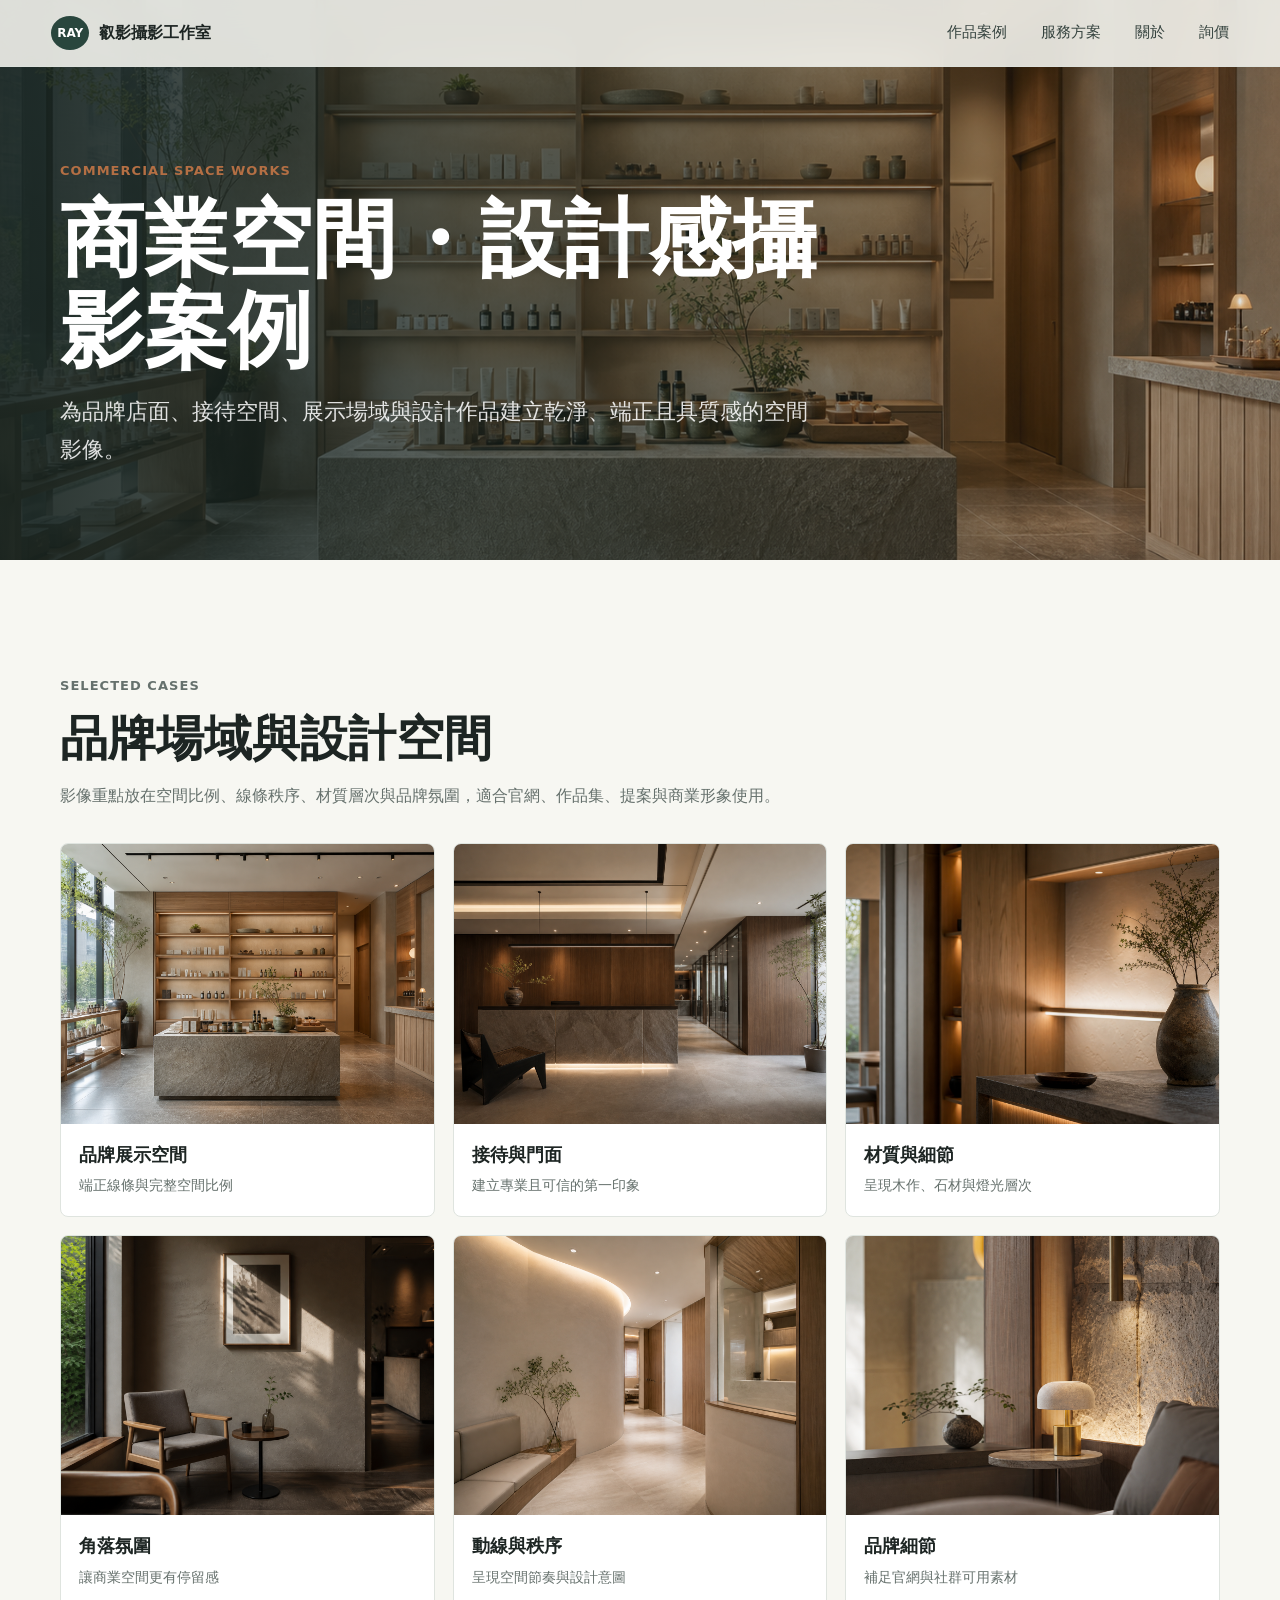
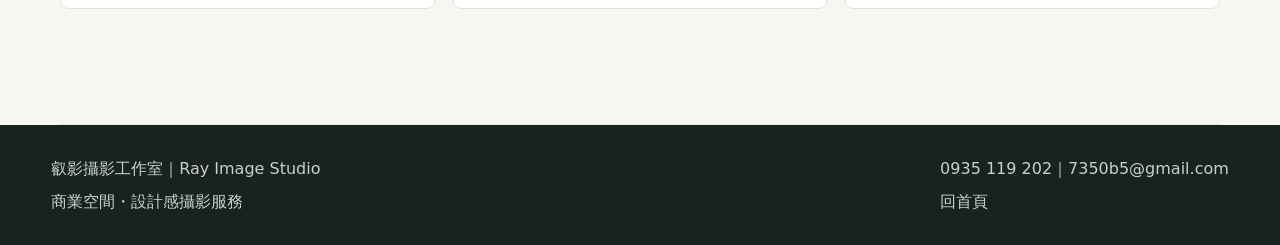
==== commercial-space.html @ e8d04e71 "Add local business contact SEO" ====
<!doctype html>
<html lang="zh-Hant">
  <head>
    <meta charset="utf-8">
    <meta name="viewport" content="width=device-width, initial-scale=1">
    <title>商業空間・設計感攝影案例｜叡影攝影工作室 Ray Image Studio</title>
    <meta name="description" content="商業空間、品牌場域與設計感攝影案例，呈現比例、線條、材質、接待空間與品牌氛圍。">
    <meta http-equiv="Cache-Control" content="no-store, no-cache, must-revalidate, max-age=0">
    <meta http-equiv="Pragma" content="no-cache">
    <meta http-equiv="Expires" content="0">
    <link rel="stylesheet" href="styles.css?v=20260615-final">
  </head>
  <body>
    <header class="site-header">
      <a class="brand" href="index.html" aria-label="回到首頁">
        <span class="brand-mark">RAY</span>
        <span>叡影攝影工作室</span>
      </a>
      <nav class="site-nav" aria-label="主要導覽">
        <a href="index.html#portfolio">作品案例</a>
        <a href="index.html#services">服務方案</a>
        <a href="index.html#about">關於</a>
        <a href="index.html#inquiry">詢價</a>
      </nav>
    </header>

    <main>
      <section class="subhero">
        <div>
          <p class="eyebrow">Commercial Space Works</p>
          <h1>商業空間・設計感攝影案例</h1>
          <p>
            為品牌店面、接待空間、展示場域與設計作品建立乾淨、端正且具質感的空間影像。
          </p>
        </div>
      </section>

      <section class="section selected-work">
        <div class="section-intro">
          <p class="eyebrow">Selected Cases</p>
          <h2>品牌場域與設計空間</h2>
          <p>影像重點放在空間比例、線條秩序、材質層次與品牌氛圍，適合官網、作品集、提案與商業形象使用。</p>
        </div>
        <div class="gallery-grid">
          <figure>
            <img src="assets/commercial/design-direction-1.png" alt="品牌展示空間攝影案例">
            <figcaption><strong>品牌展示空間</strong><span>端正線條與完整空間比例</span></figcaption>
          </figure>
          <figure>
            <img src="assets/commercial/design-direction-2.png" alt="接待區攝影案例">
            <figcaption><strong>接待與門面</strong><span>建立專業且可信的第一印象</span></figcaption>
          </figure>
          <figure>
            <img src="assets/commercial/design-direction-3.png" alt="材質細節攝影案例">
            <figcaption><strong>材質與細節</strong><span>呈現木作、石材與燈光層次</span></figcaption>
          </figure>
          <figure>
            <img src="assets/commercial/design-direction-4.png" alt="座位角落攝影案例">
            <figcaption><strong>角落氛圍</strong><span>讓商業空間更有停留感</span></figcaption>
          </figure>
          <figure>
            <img src="assets/commercial/design-direction-5.png" alt="商業空間動線攝影案例">
            <figcaption><strong>動線與秩序</strong><span>呈現空間節奏與設計意圖</span></figcaption>
          </figure>
          <figure>
            <img src="assets/commercial/design-direction-6.png" alt="燈具與材質攝影案例">
            <figcaption><strong>品牌細節</strong><span>補足官網與社群可用素材</span></figcaption>
          </figure>
        </div>
      </section>
    </main>

    <footer class="site-footer">
      <div>
        <p>叡影攝影工作室｜Ray Image Studio</p>
        <p>商業空間・設計感攝影服務</p>
      </div>
      <div>
        <p><a href="tel:+886935119202">0935 119 202</a>｜<a href="mailto:7350b5@gmail.com">7350b5@gmail.com</a></p>
        <p><a href="index.html">回首頁</a></p>
      </div>
    </footer>
  </body>
</html>
---- styles.css ----
:root {
  color-scheme: light;
  --ink: #1d2523;
  --muted: #66716d;
  --line: #dfe4df;
  --paper: #f7f7f2;
  --panel: #ffffff;
  --forest: #29463d;
  --moss: #6f866f;
  --clay: #b46f44;
  --stone: #d7d1c4;
  --shadow: 0 18px 60px rgba(23, 35, 31, 0.12);
}

* {
  box-sizing: border-box;
}

html {
  scroll-behavior: smooth;
}

section,
[id] {
  scroll-margin-top: 92px;
}

body {
  margin: 0;
  background: var(--paper);
  color: var(--ink);
  font-family: "Noto Sans TC", "Microsoft JhengHei", system-ui, -apple-system, sans-serif;
  line-height: 1.7;
}

img {
  display: block;
  max-width: 100%;
}

a {
  color: inherit;
  text-decoration: none;
}

a:focus-visible,
button:focus-visible,
input:focus-visible,
select:focus-visible,
textarea:focus-visible {
  outline: 3px solid rgba(180, 111, 68, 0.42);
  outline-offset: 3px;
}

.site-header {
  position: fixed;
  inset: 0 0 auto 0;
  z-index: 20;
  display: flex;
  align-items: center;
  justify-content: space-between;
  gap: 24px;
  padding: 16px clamp(18px, 4vw, 56px);
  background: rgba(247, 247, 242, 0.88);
  border-bottom: 1px solid rgba(223, 228, 223, 0.8);
  backdrop-filter: blur(14px);
}

.brand,
.site-nav {
  display: flex;
  align-items: center;
}

.brand {
  gap: 10px;
  font-weight: 700;
  letter-spacing: 0;
}

.brand-mark {
  display: grid;
  place-items: center;
  width: 38px;
  height: 34px;
  border-radius: 50%;
  background: var(--forest);
  color: #fff;
  font-size: 12px;
}

.site-nav {
  gap: clamp(14px, 2.8vw, 34px);
  color: #35433f;
  font-size: 15px;
}

.hero {
  position: relative;
  min-height: 92vh;
  display: grid;
  align-items: end;
  overflow: hidden;
  isolation: isolate;
}

.hero img,
.hero-shade {
  position: absolute;
  inset: 0;
  width: 100%;
  height: 100%;
}

.hero img {
  object-fit: cover;
  z-index: -2;
}

.hero-shade {
  z-index: -1;
  background:
    linear-gradient(90deg, rgba(15, 27, 24, 0.82) 0%, rgba(15, 27, 24, 0.54) 38%, rgba(15, 27, 24, 0.12) 75%),
    linear-gradient(0deg, rgba(15, 27, 24, 0.72) 0%, rgba(15, 27, 24, 0) 45%);
}

.hero-content {
  width: min(920px, calc(100% - 36px));
  margin: 0 auto;
  padding: 150px 0 82px;
  color: #fff;
}

.eyebrow {
  margin: 0 0 12px;
  color: var(--clay);
  font-size: 13px;
  font-weight: 800;
  letter-spacing: 0.08em;
  text-transform: uppercase;
}

.hero .eyebrow {
  color: #f2c19e;
}

h1,
h2,
h3,
p {
  margin-top: 0;
}

h1 {
  max-width: 820px;
  margin-bottom: 22px;
  font-size: clamp(40px, 7.4vw, 84px);
  line-height: 1.08;
  letter-spacing: 0;
}

.hero-copy {
  max-width: 760px;
  margin-bottom: 30px;
  color: rgba(255, 255, 255, 0.88);
  font-size: clamp(17px, 2.4vw, 23px);
}

.hero-actions,
.checks {
  display: flex;
  flex-wrap: wrap;
  gap: 12px;
}

.button {
  display: inline-flex;
  align-items: center;
  justify-content: center;
  min-height: 46px;
  padding: 12px 20px;
  border: 1px solid transparent;
  border-radius: 6px;
  font-weight: 800;
  cursor: pointer;
}

.button.primary {
  background: var(--clay);
  color: #fff;
}

.button.ghost {
  border-color: rgba(255, 255, 255, 0.72);
  color: #fff;
  background: rgba(255, 255, 255, 0.1);
}

.section {
  width: min(1160px, calc(100% - 36px));
  margin: 0 auto;
  padding: clamp(68px, 9vw, 118px) 0;
}

.section-intro {
  max-width: 720px;
  margin-bottom: 34px;
}

.section-intro h2,
.about-copy h2 {
  margin-bottom: 14px;
  font-size: clamp(28px, 4.8vw, 48px);
  line-height: 1.22;
  letter-spacing: 0;
}

.section-intro p,
.split-copy,
.about-copy p,
.tool-note p,
.portfolio-card p,
.category-list p,
.price-grid li {
  color: var(--muted);
}

.positioning {
  display: grid;
  grid-template-columns: minmax(0, 0.9fr) minmax(0, 1.1fr);
  gap: clamp(24px, 5vw, 72px);
  align-items: start;
}

.split-copy {
  display: grid;
  gap: 18px;
  font-size: 18px;
}

.portfolio-grid {
  display: grid;
  grid-template-columns: repeat(3, minmax(0, 1fr));
  gap: 20px;
}

.portfolio-card {
  display: block;
  overflow: hidden;
  background: var(--panel);
  border: 1px solid var(--line);
  border-radius: 8px;
  box-shadow: var(--shadow);
  transition: transform 180ms ease, box-shadow 180ms ease;
}

.portfolio-card:hover {
  transform: translateY(-3px);
  box-shadow: 0 22px 70px rgba(23, 35, 31, 0.16);
}

.portfolio-card.featured {
  grid-row: auto;
}

.portfolio-card img {
  width: 100%;
  aspect-ratio: 4 / 3;
  object-fit: cover;
}

.portfolio-card div {
  padding: 24px;
}

.card-kicker {
  margin-bottom: 8px;
  color: var(--clay) !important;
  font-size: 13px;
  font-weight: 800;
}

.portfolio-card h3,
.category-list h3,
.tool-note h3 {
  margin-bottom: 10px;
  font-size: 22px;
  line-height: 1.38;
}

.text-link {
  display: inline-flex;
  margin-top: 8px;
  color: var(--forest);
  font-weight: 900;
}

.categories {
  border-top: 1px solid var(--line);
  border-bottom: 1px solid var(--line);
}

.category-list {
  display: grid;
  grid-template-columns: repeat(4, minmax(0, 1fr));
  gap: 18px;
}

.category-list div {
  padding: 24px 0;
  border-top: 2px solid var(--forest);
}

.category-list span {
  display: block;
  margin-bottom: 18px;
  color: var(--moss);
  font-weight: 800;
}

.services {
  width: 100%;
  padding-inline: max(18px, calc((100vw - 1160px) / 2));
  background: #eef0e9;
}

.price-grid {
  display: grid;
  grid-template-columns: repeat(3, minmax(0, 1fr));
  gap: 18px;
}

.price-grid article {
  min-height: 360px;
  padding: 28px;
  background: var(--panel);
  border: 1px solid var(--line);
  border-radius: 8px;
}

.price-grid article.highlight {
  border-color: rgba(180, 111, 68, 0.45);
  box-shadow: var(--shadow);
}

.price-grid h3 {
  margin-bottom: 22px;
  color: var(--forest);
  font-size: 30px;
}

.price-grid ul {
  margin: 0;
  padding-left: 20px;
}

.about {
  display: grid;
  grid-template-columns: minmax(0, 1.15fr) minmax(300px, 0.85fr);
  gap: clamp(24px, 6vw, 78px);
  align-items: center;
}

.tool-note {
  padding: clamp(28px, 4vw, 42px);
  color: #fff;
  background: var(--forest);
  border-radius: 8px;
}

.tool-note span {
  display: block;
  margin-bottom: 30px;
  color: #bcd1c2;
  font-size: 13px;
  font-weight: 800;
  letter-spacing: 0.08em;
  text-transform: uppercase;
}

.tool-note p {
  color: rgba(255, 255, 255, 0.78);
}

.inquiry {
  padding-top: 0;
}

.inquiry-form {
  display: grid;
  grid-template-columns: repeat(2, minmax(0, 1fr));
  gap: 16px;
  padding: clamp(22px, 4vw, 36px);
  background: var(--panel);
  border: 1px solid var(--line);
  border-radius: 8px;
  box-shadow: var(--shadow);
}

label {
  display: grid;
  gap: 8px;
  color: #36433f;
  font-weight: 800;
}

input,
select,
textarea {
  width: 100%;
  border: 1px solid var(--line);
  border-radius: 6px;
  padding: 12px 13px;
  color: var(--ink);
  background: #fbfbf8;
  font: inherit;
}

input:invalid,
textarea:invalid {
  box-shadow: none;
}

textarea {
  resize: vertical;
}

.wide {
  grid-column: 1 / -1;
}

.checks span {
  display: inline-flex;
  align-items: center;
  gap: 8px;
  color: var(--muted);
  font-weight: 600;
}

.checks input {
  width: auto;
}

.form-note {
  margin: -4px 0 0;
  color: var(--muted);
  font-size: 14px;
  font-weight: 500;
}

.contact-strip {
  display: flex;
  flex-wrap: wrap;
  gap: 10px;
  margin-top: 16px;
}

.contact-strip a {
  display: inline-flex;
  align-items: center;
  min-height: 42px;
  padding: 10px 14px;
  color: var(--forest);
  background: #fbfbf8;
  border: 1px solid var(--line);
  border-radius: 6px;
  font-weight: 800;
}

.site-footer {
  display: flex;
  justify-content: space-between;
  gap: 16px;
  padding: 30px clamp(18px, 4vw, 56px);
  color: rgba(255, 255, 255, 0.78);
  background: #17231f;
}

.site-footer p {
  margin: 0;
}

.site-footer div {
  display: grid;
  gap: 6px;
}

.subhero {
  min-height: 560px;
  display: grid;
  align-items: end;
  padding: 150px max(18px, calc((100vw - 1160px) / 2)) 70px;
  color: #fff;
  background:
    linear-gradient(90deg, rgba(23, 35, 31, 0.92), rgba(23, 35, 31, 0.58), rgba(23, 35, 31, 0.1)),
    url("assets/commercial/design-direction-1.png") center / cover;
}

.restaurant-hero {
  background:
    linear-gradient(90deg, rgba(23, 35, 31, 0.92), rgba(23, 35, 31, 0.58), rgba(23, 35, 31, 0.1)),
    url("assets/works/bbq/02.jpg") center / cover;
}

.hospitality-hero {
  background:
    linear-gradient(90deg, rgba(23, 35, 31, 0.92), rgba(23, 35, 31, 0.58), rgba(23, 35, 31, 0.1)),
    url("assets/works/butterfly-valley/15.jpg") center / cover;
}

.selected-work {
  border-bottom: 1px solid var(--line);
}

.case-feature {
  display: grid;
  grid-template-columns: minmax(260px, 0.68fr) minmax(0, 1.32fr);
  gap: clamp(22px, 4vw, 44px);
  align-items: center;
  margin-bottom: 26px;
  padding: clamp(22px, 4vw, 34px);
  background: var(--panel);
  border: 1px solid var(--line);
  border-radius: 8px;
  box-shadow: var(--shadow);
}

.case-copy h3 {
  margin-bottom: 12px;
  font-size: clamp(28px, 4vw, 44px);
  line-height: 1.18;
}

.case-copy p:not(.card-kicker),
.case-card p {
  color: var(--muted);
}

.case-grid {
  display: grid;
  grid-template-columns: repeat(4, minmax(0, 1fr));
  gap: 18px;
}

.case-grid.two {
  grid-template-columns: repeat(2, minmax(0, 1fr));
}

.case-card {
  padding: 18px;
  background: var(--panel);
  border: 1px solid var(--line);
  border-radius: 8px;
}

.case-card h3 {
  margin: 16px 0 8px;
  font-size: 20px;
  line-height: 1.35;
}

.case-gallery {
  display: grid;
  grid-template-columns: repeat(3, minmax(0, 1fr));
  gap: 8px;
}

.case-gallery.large {
  grid-template-columns: repeat(3, minmax(0, 1fr));
}

.case-gallery img {
  width: 100%;
  aspect-ratio: 4 / 3;
  object-fit: cover;
  border-radius: 6px;
}

.subhero div {
  max-width: 820px;
}

.subhero h1 {
  margin-bottom: 18px;
}

.subhero p:not(.eyebrow) {
  max-width: 760px;
  color: rgba(255, 255, 255, 0.86);
  font-size: clamp(17px, 2.4vw, 22px);
}

.compact {
  padding-top: clamp(48px, 7vw, 82px);
  padding-bottom: clamp(48px, 7vw, 82px);
}

.notice {
  display: grid;
  grid-template-columns: minmax(0, 0.9fr) minmax(0, 1.2fr);
  gap: clamp(20px, 5vw, 72px);
  border-bottom: 1px solid var(--line);
}

.notice h2 {
  margin-bottom: 0;
  font-size: clamp(26px, 4vw, 42px);
  line-height: 1.25;
}

.notice p:last-child {
  color: var(--muted);
  font-size: 18px;
}

.gallery-section {
  width: min(1240px, calc(100% - 36px));
}

.gallery-grid {
  display: grid;
  grid-template-columns: repeat(3, minmax(0, 1fr));
  gap: 18px;
}

.gallery-grid figure {
  margin: 0;
  overflow: hidden;
  background: var(--panel);
  border: 1px solid var(--line);
  border-radius: 8px;
}

.gallery-grid img {
  width: 100%;
  aspect-ratio: 4 / 3;
  object-fit: cover;
}

.gallery-grid img.contain-shot {
  object-fit: contain;
  background: #17231f;
}

.gallery-grid figcaption {
  display: grid;
  gap: 4px;
  padding: 16px 18px 18px;
}

.gallery-grid strong {
  font-size: 18px;
}

.gallery-grid span {
  color: var(--muted);
  font-size: 14px;
}

.next-shoot {
  padding-top: 8px;
}

@media (max-width: 880px) {
  .site-header {
    position: sticky;
    flex-direction: column;
    align-items: flex-start;
  }

  .site-nav {
    width: 100%;
    justify-content: space-between;
    gap: 10px;
    font-size: 14px;
  }

  .hero {
    min-height: 820px;
  }

  .positioning,
  .about,
  .notice,
  .case-feature,
  .portfolio-grid,
  .price-grid,
  .inquiry-form,
  .gallery-grid {
    grid-template-columns: 1fr;
  }

  .case-grid,
  .case-grid.two {
    grid-template-columns: 1fr;
  }

  .portfolio-card.featured {
    grid-row: auto;
  }

  .category-list {
    grid-template-columns: repeat(2, minmax(0, 1fr));
  }
}

@media (max-width: 1080px) and (min-width: 881px) {
  .portfolio-grid {
    grid-template-columns: repeat(2, minmax(0, 1fr));
  }
}

@media (max-width: 560px) {
  .site-nav {
    flex-wrap: wrap;
    justify-content: flex-start;
  }

  h1 {
    font-size: 39px;
  }

  .hero {
    min-height: 760px;
  }

  .subhero {
    min-height: 660px;
    padding-top: 90px;
  }

  .hero-content {
    padding-top: 80px;
  }

  .category-list {
    grid-template-columns: 1fr;
  }

  .site-footer {
    flex-direction: column;
  }
}
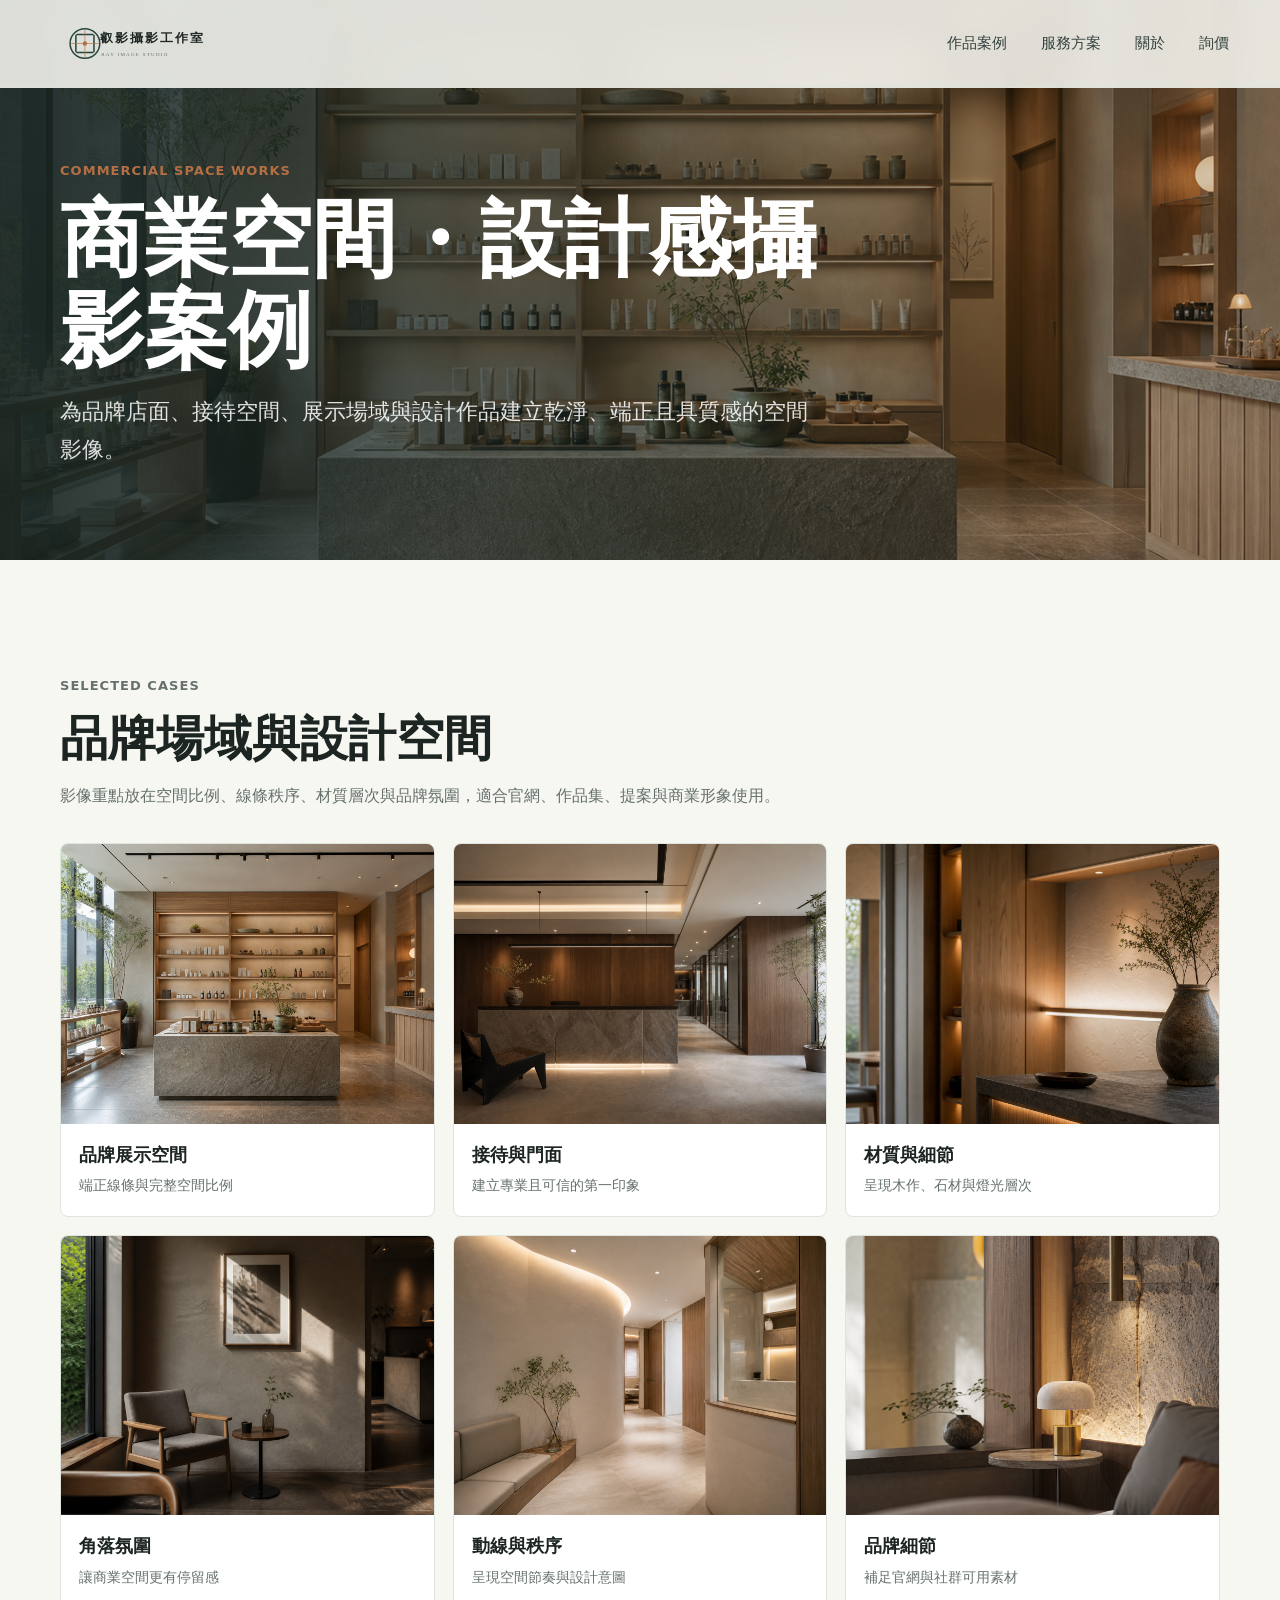
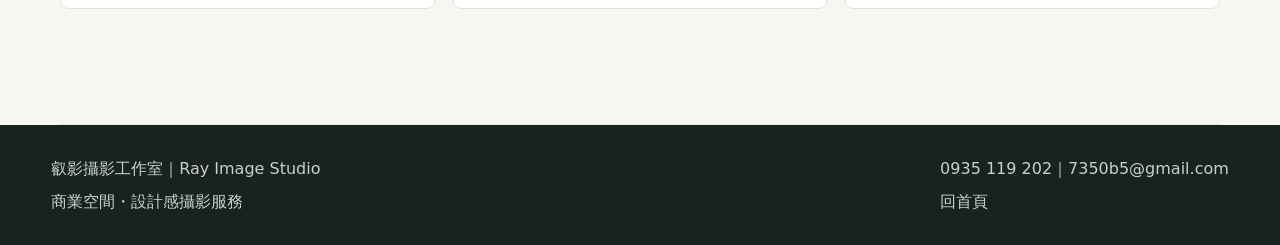
==== commit 7bd2e603: "Add Ray Image Studio logo system" ====
--- a/commercial-space.html
+++ b/commercial-space.html
@@ -9,12 +9,12 @@
     <meta http-equiv="Pragma" content="no-cache">
     <meta http-equiv="Expires" content="0">
     <link rel="stylesheet" href="styles.css?v=20260615-final">
+    <link rel="icon" href="assets/brand/ray-image-studio-mark.svg" type="image/svg+xml">
   </head>
   <body>
     <header class="site-header">
       <a class="brand" href="index.html" aria-label="回到首頁">
-        <span class="brand-mark">RAY</span>
-        <span>叡影攝影工作室</span>
+        <img class="brand-logo" src="assets/brand/ray-image-studio-wordmark.svg" alt="叡影攝影工作室 Ray Image Studio">
       </a>
       <nav class="site-nav" aria-label="主要導覽">
         <a href="index.html#portfolio">作品案例</a>
--- a/styles.css
+++ b/styles.css
@@ -78,15 +78,9 @@
   letter-spacing: 0;
 }
 
-.brand-mark {
-  display: grid;
-  place-items: center;
-  width: 38px;
-  height: 34px;
-  border-radius: 50%;
-  background: var(--forest);
-  color: #fff;
-  font-size: 12px;
+.brand-logo {
+  width: clamp(156px, 18vw, 196px);
+  height: auto;
 }
 
 .site-nav {
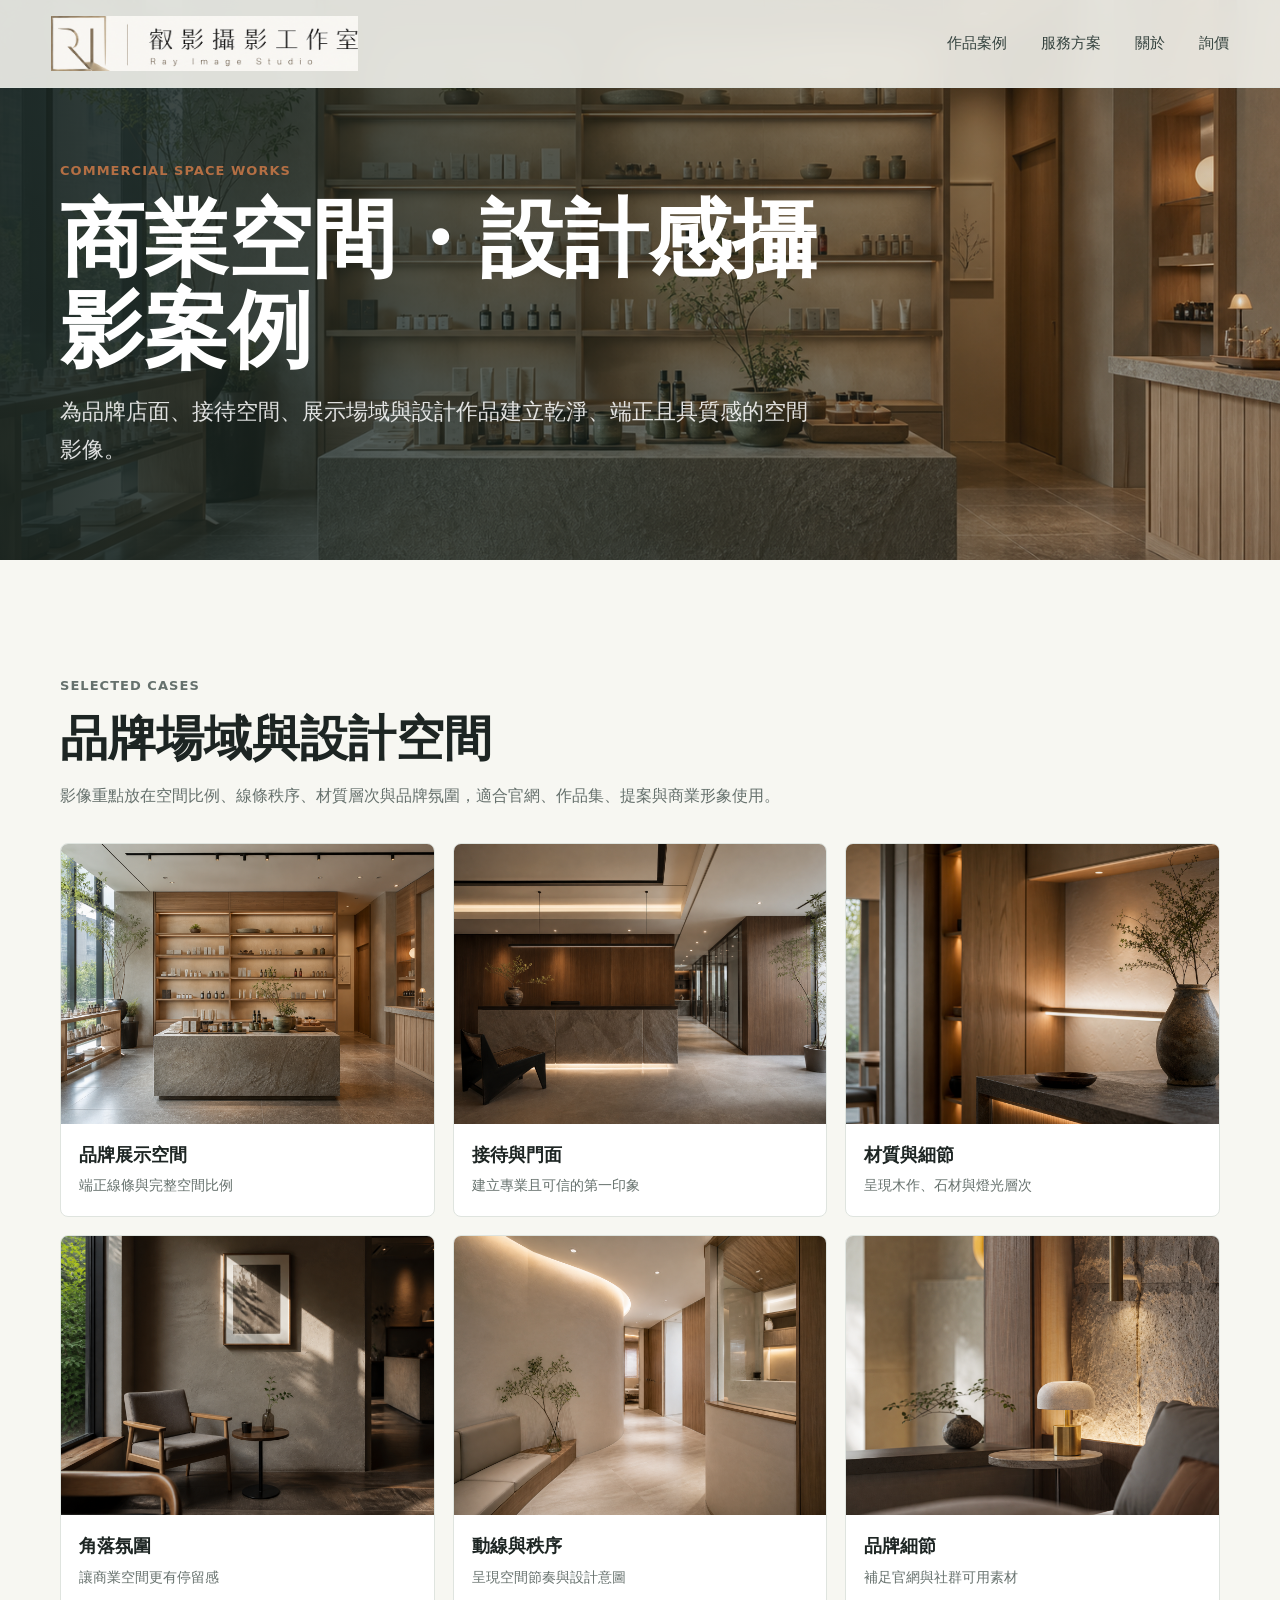
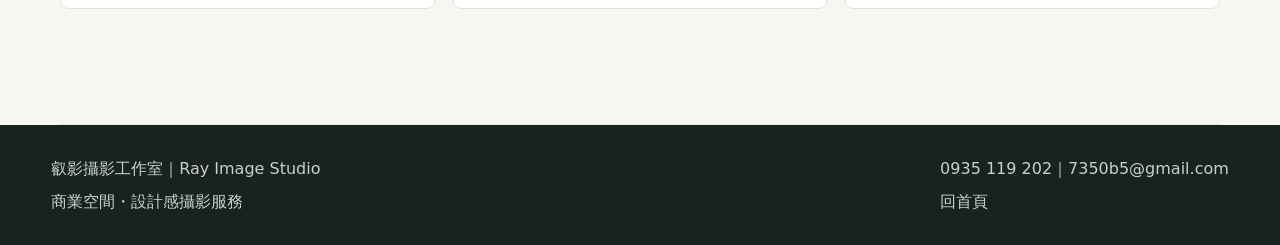
==== commit a297e2ab: "Replace logo with RI architectural brand" ====
--- a/commercial-space.html
+++ b/commercial-space.html
@@ -9,12 +9,12 @@
     <meta http-equiv="Pragma" content="no-cache">
     <meta http-equiv="Expires" content="0">
     <link rel="stylesheet" href="styles.css?v=20260615-final">
-    <link rel="icon" href="assets/brand/ray-image-studio-mark.svg" type="image/svg+xml">
+    <link rel="icon" href="assets/brand/ray-image-studio-mark.png" type="image/png">
   </head>
   <body>
     <header class="site-header">
       <a class="brand" href="index.html" aria-label="回到首頁">
-        <img class="brand-logo" src="assets/brand/ray-image-studio-wordmark.svg" alt="叡影攝影工作室 Ray Image Studio">
+        <img class="brand-logo" src="assets/brand/ray-image-studio-wordmark.png" alt="叡影攝影工作室 Ray Image Studio">
       </a>
       <nav class="site-nav" aria-label="主要導覽">
         <a href="index.html#portfolio">作品案例</a>
--- a/styles.css
+++ b/styles.css
@@ -79,7 +79,7 @@
 }
 
 .brand-logo {
-  width: clamp(156px, 18vw, 196px);
+  width: clamp(220px, 24vw, 320px);
   height: auto;
 }
 
@@ -705,6 +705,10 @@
 }
 
 @media (max-width: 560px) {
+  .brand-logo {
+    width: min(250px, 78vw);
+  }
+
   .site-nav {
     flex-wrap: wrap;
     justify-content: flex-start;
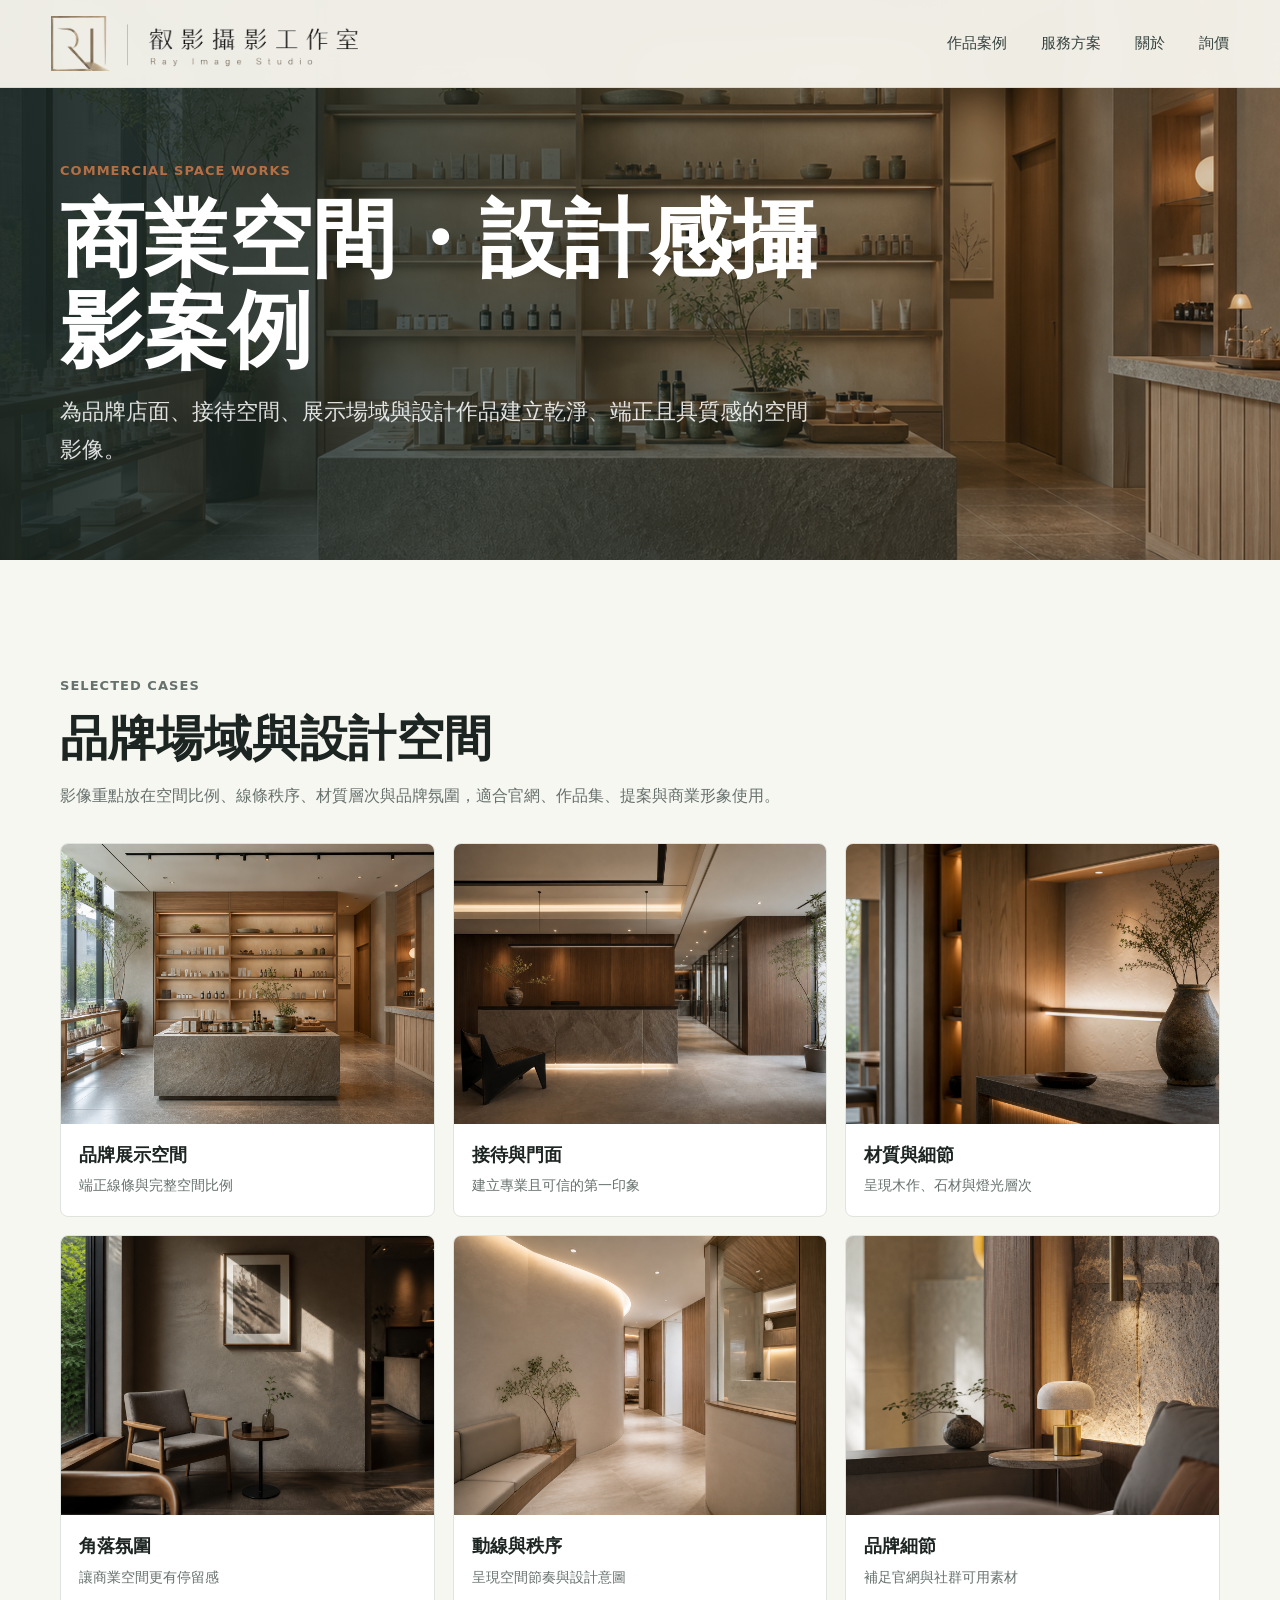
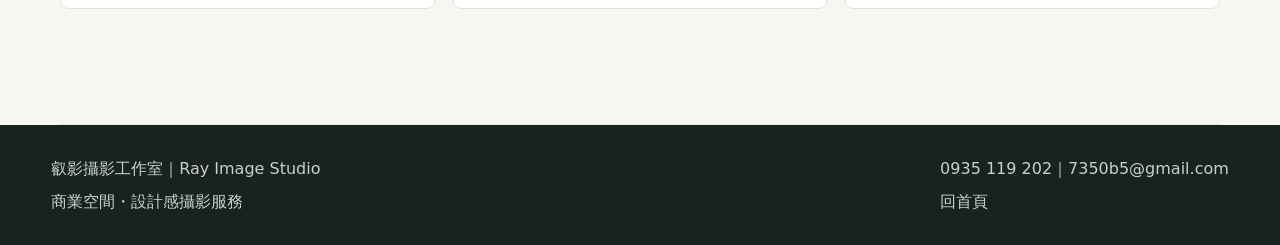
==== commit 9c4b4351: "Refine header logo background" ====
--- a/commercial-space.html
+++ b/commercial-space.html
@@ -14,7 +14,7 @@
   <body>
     <header class="site-header">
       <a class="brand" href="index.html" aria-label="回到首頁">
-        <img class="brand-logo" src="assets/brand/ray-image-studio-wordmark.png" alt="叡影攝影工作室 Ray Image Studio">
+        <img class="brand-logo" src="assets/brand/ray-image-studio-wordmark-transparent.png" alt="叡影攝影工作室 Ray Image Studio">
       </a>
       <nav class="site-nav" aria-label="主要導覽">
         <a href="index.html#portfolio">作品案例</a>
--- a/styles.css
+++ b/styles.css
@@ -61,9 +61,15 @@
   justify-content: space-between;
   gap: 24px;
   padding: 16px clamp(18px, 4vw, 56px);
-  background: rgba(247, 247, 242, 0.88);
-  border-bottom: 1px solid rgba(223, 228, 223, 0.8);
-  backdrop-filter: blur(14px);
+  background: rgba(247, 245, 238, 0.96);
+  border-bottom: 1px solid rgba(215, 209, 196, 0.72);
+  backdrop-filter: blur(16px);
+}
+
+.home-page .site-header {
+  background: rgba(247, 245, 238, 0.74);
+  border-bottom-color: rgba(247, 245, 238, 0.32);
+  box-shadow: 0 14px 48px rgba(17, 17, 17, 0.08);
 }
 
 .brand,
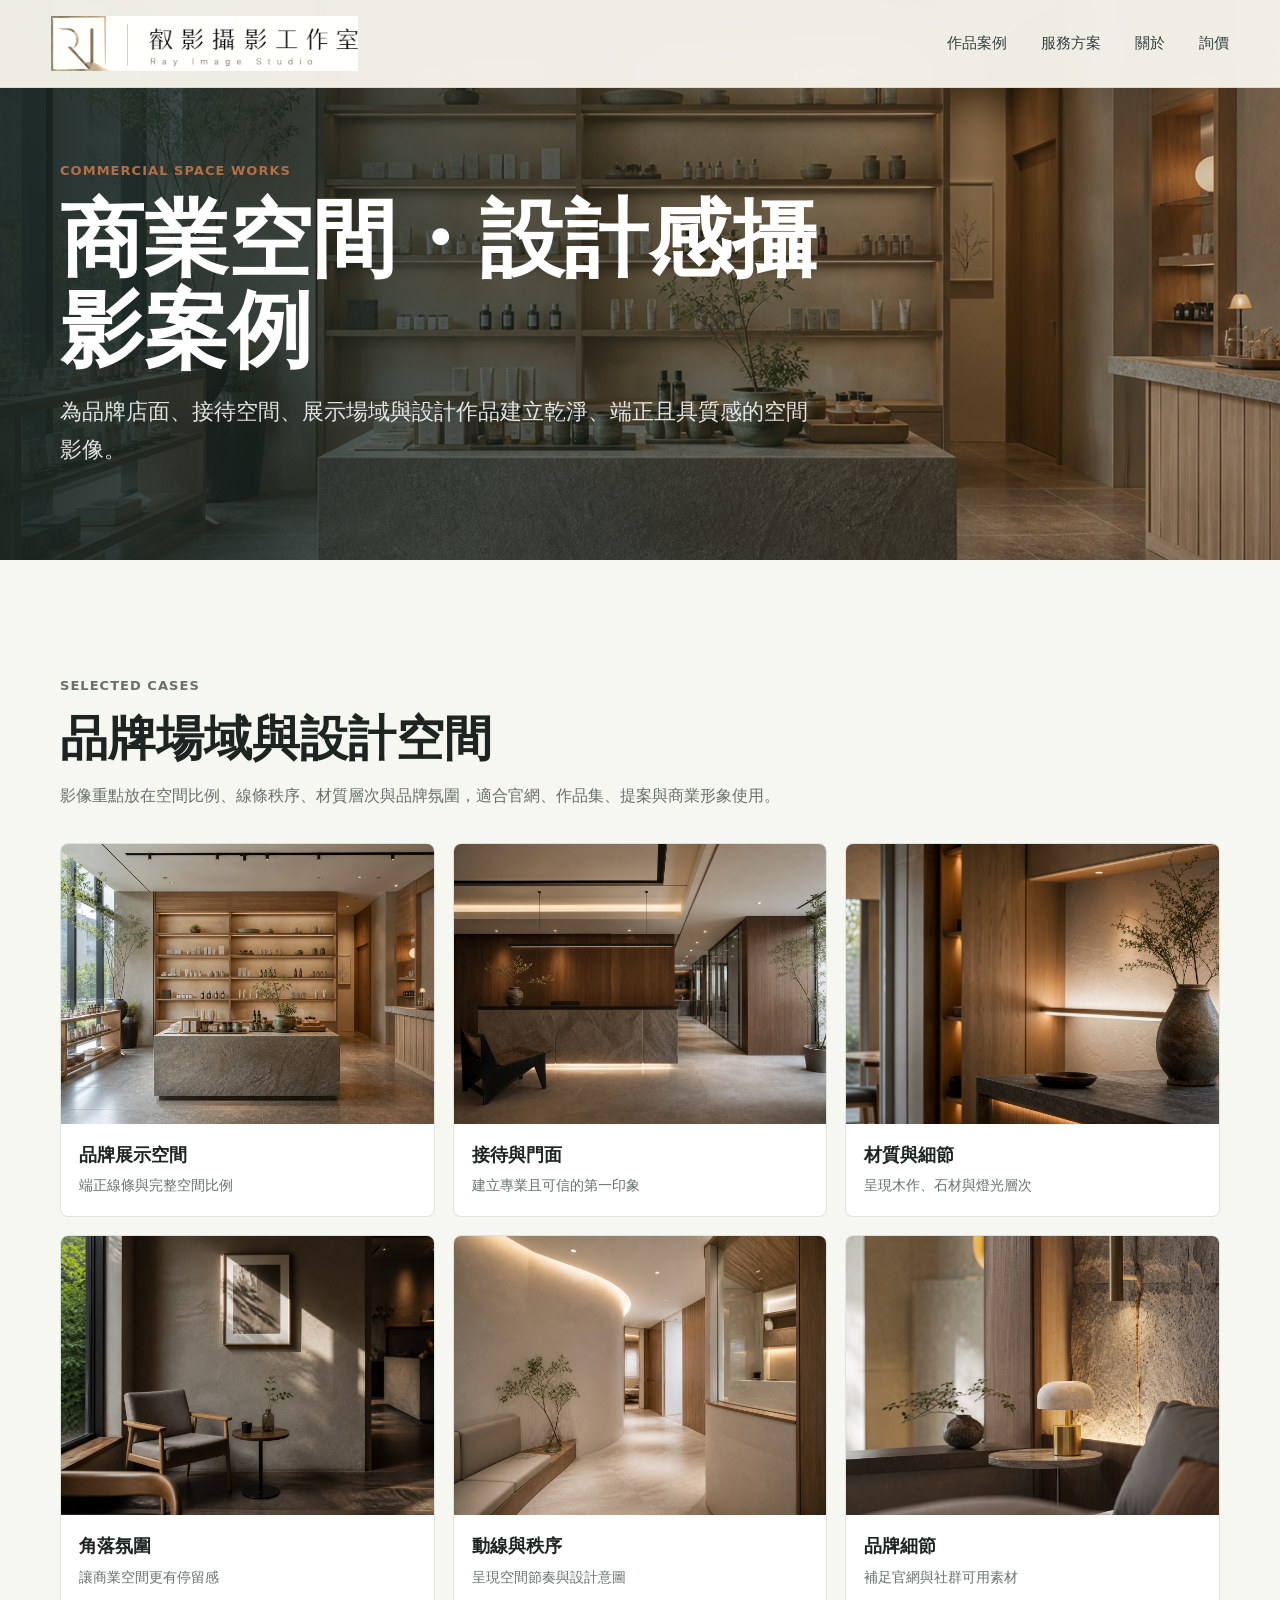
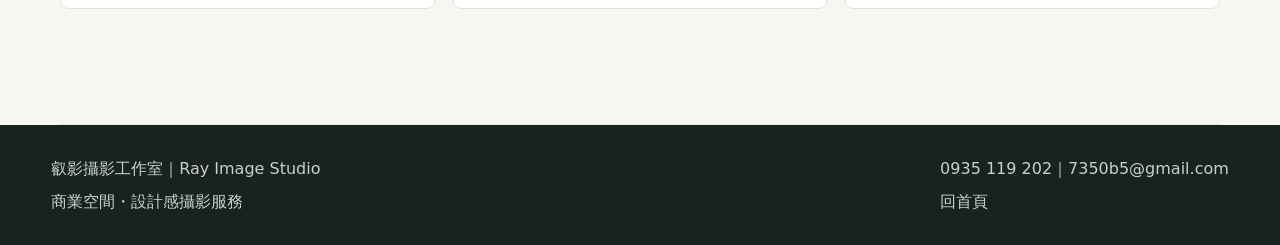
==== commit 3ea358be: "Improve header logo contrast" ====
--- a/commercial-space.html
+++ b/commercial-space.html
@@ -14,7 +14,7 @@
   <body>
     <header class="site-header">
       <a class="brand" href="index.html" aria-label="回到首頁">
-        <img class="brand-logo" src="assets/brand/ray-image-studio-wordmark-transparent.png" alt="叡影攝影工作室 Ray Image Studio">
+        <img class="brand-logo" src="assets/brand/ray-image-studio-wordmark-header.png" alt="叡影攝影工作室 Ray Image Studio">
       </a>
       <nav class="site-nav" aria-label="主要導覽">
         <a href="index.html#portfolio">作品案例</a>
--- a/styles.css
+++ b/styles.css
@@ -67,9 +67,9 @@
 }
 
 .home-page .site-header {
-  background: rgba(247, 245, 238, 0.74);
-  border-bottom-color: rgba(247, 245, 238, 0.32);
-  box-shadow: 0 14px 48px rgba(17, 17, 17, 0.08);
+  background: rgba(247, 245, 238, 0.9);
+  border-bottom-color: rgba(215, 209, 196, 0.5);
+  box-shadow: 0 14px 42px rgba(17, 17, 17, 0.06);
 }
 
 .brand,
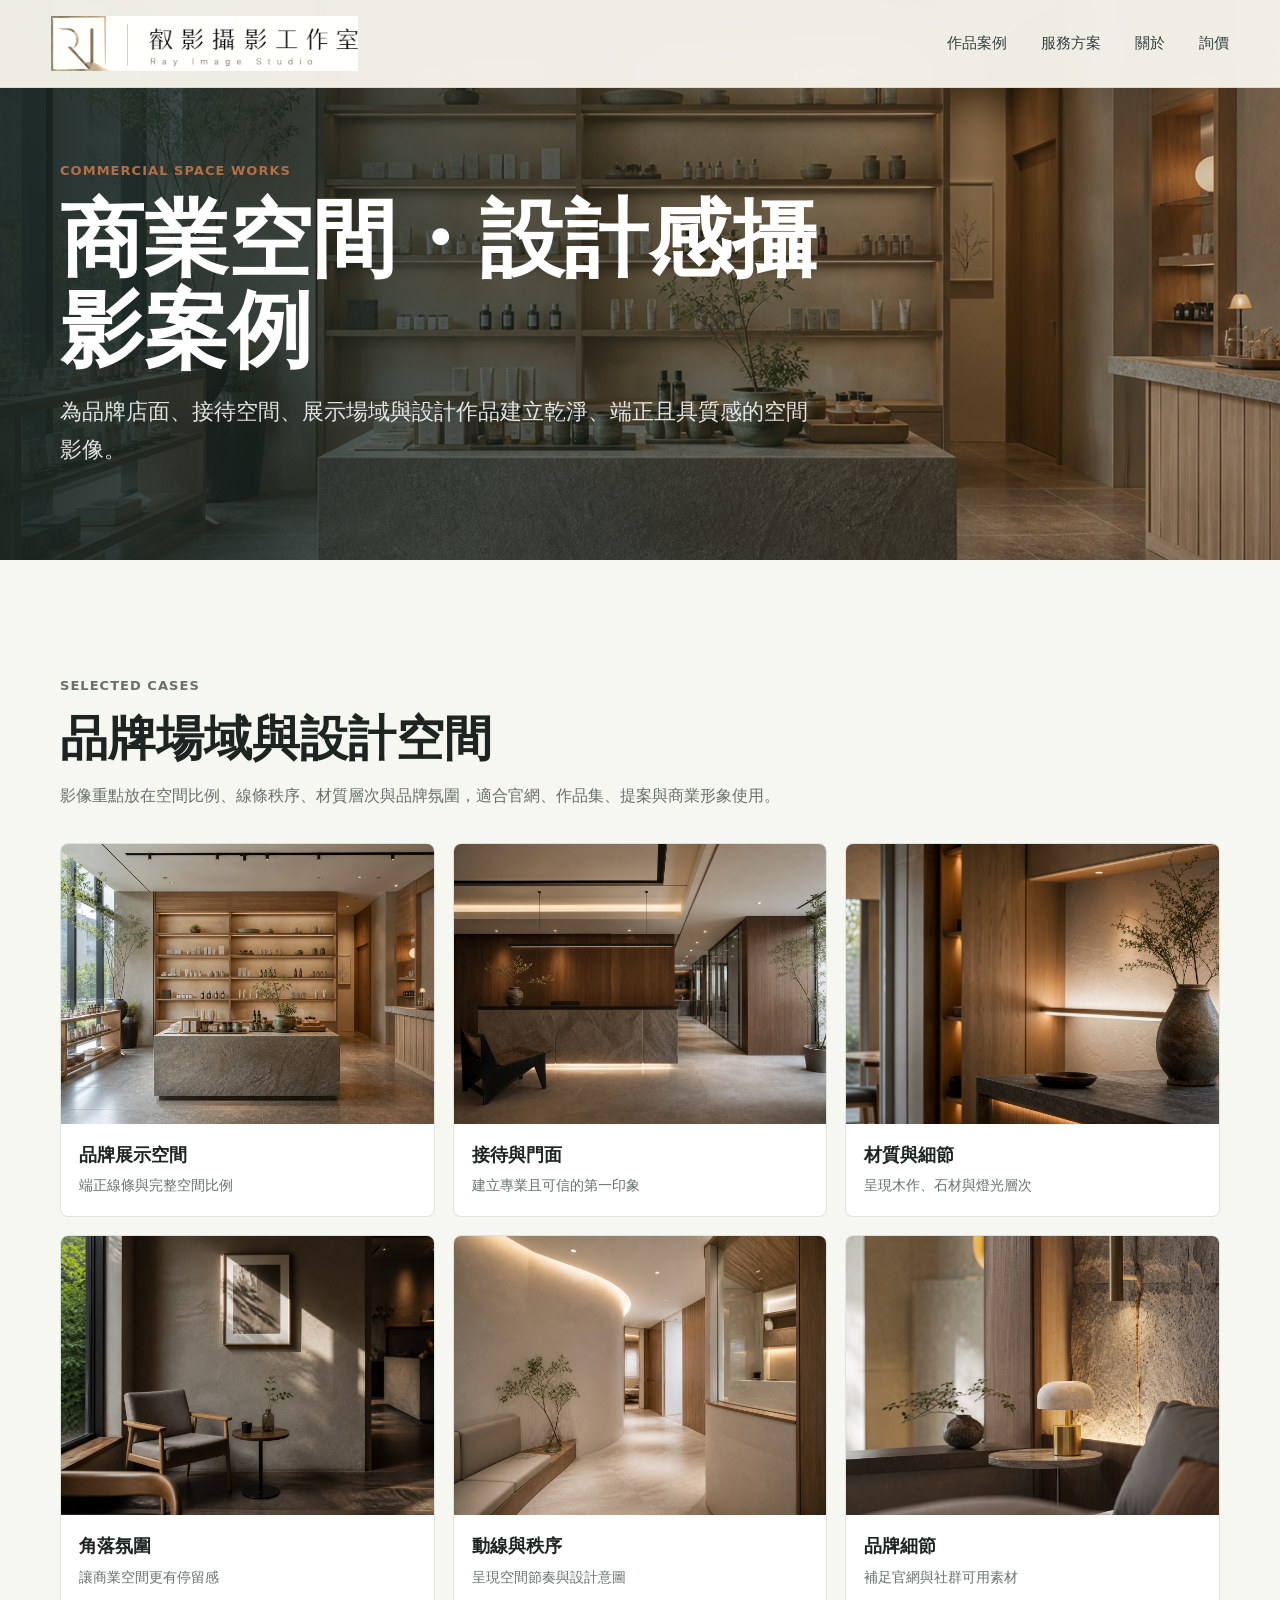
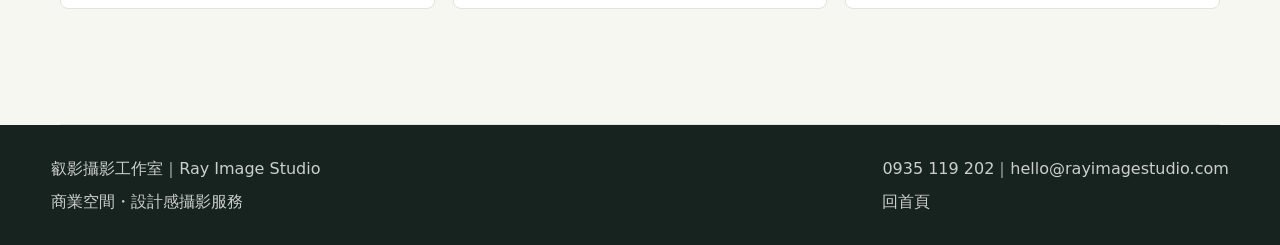
==== commit 4456b651: "Update contact email routing" ====
--- a/commercial-space.html
+++ b/commercial-space.html
@@ -4,6 +4,7 @@
     <meta charset="utf-8">
     <meta name="viewport" content="width=device-width, initial-scale=1">
     <title>商業空間・設計感攝影案例｜叡影攝影工作室 Ray Image Studio</title>
+    <link rel="canonical" href="https://rayimagestudio.com/commercial-space.html">
     <meta name="description" content="商業空間、品牌場域與設計感攝影案例，呈現比例、線條、材質、接待空間與品牌氛圍。">
     <meta http-equiv="Cache-Control" content="no-store, no-cache, must-revalidate, max-age=0">
     <meta http-equiv="Pragma" content="no-cache">
@@ -76,7 +77,7 @@
         <p>商業空間・設計感攝影服務</p>
       </div>
       <div>
-        <p><a href="tel:+886935119202">0935 119 202</a>｜<a href="mailto:7350b5@gmail.com">7350b5@gmail.com</a></p>
+        <p><a href="tel:+886935119202">0935 119 202</a>｜<a href="mailto:hello@rayimagestudio.com">hello@rayimagestudio.com</a></p>
         <p><a href="index.html">回首頁</a></p>
       </div>
     </footer>
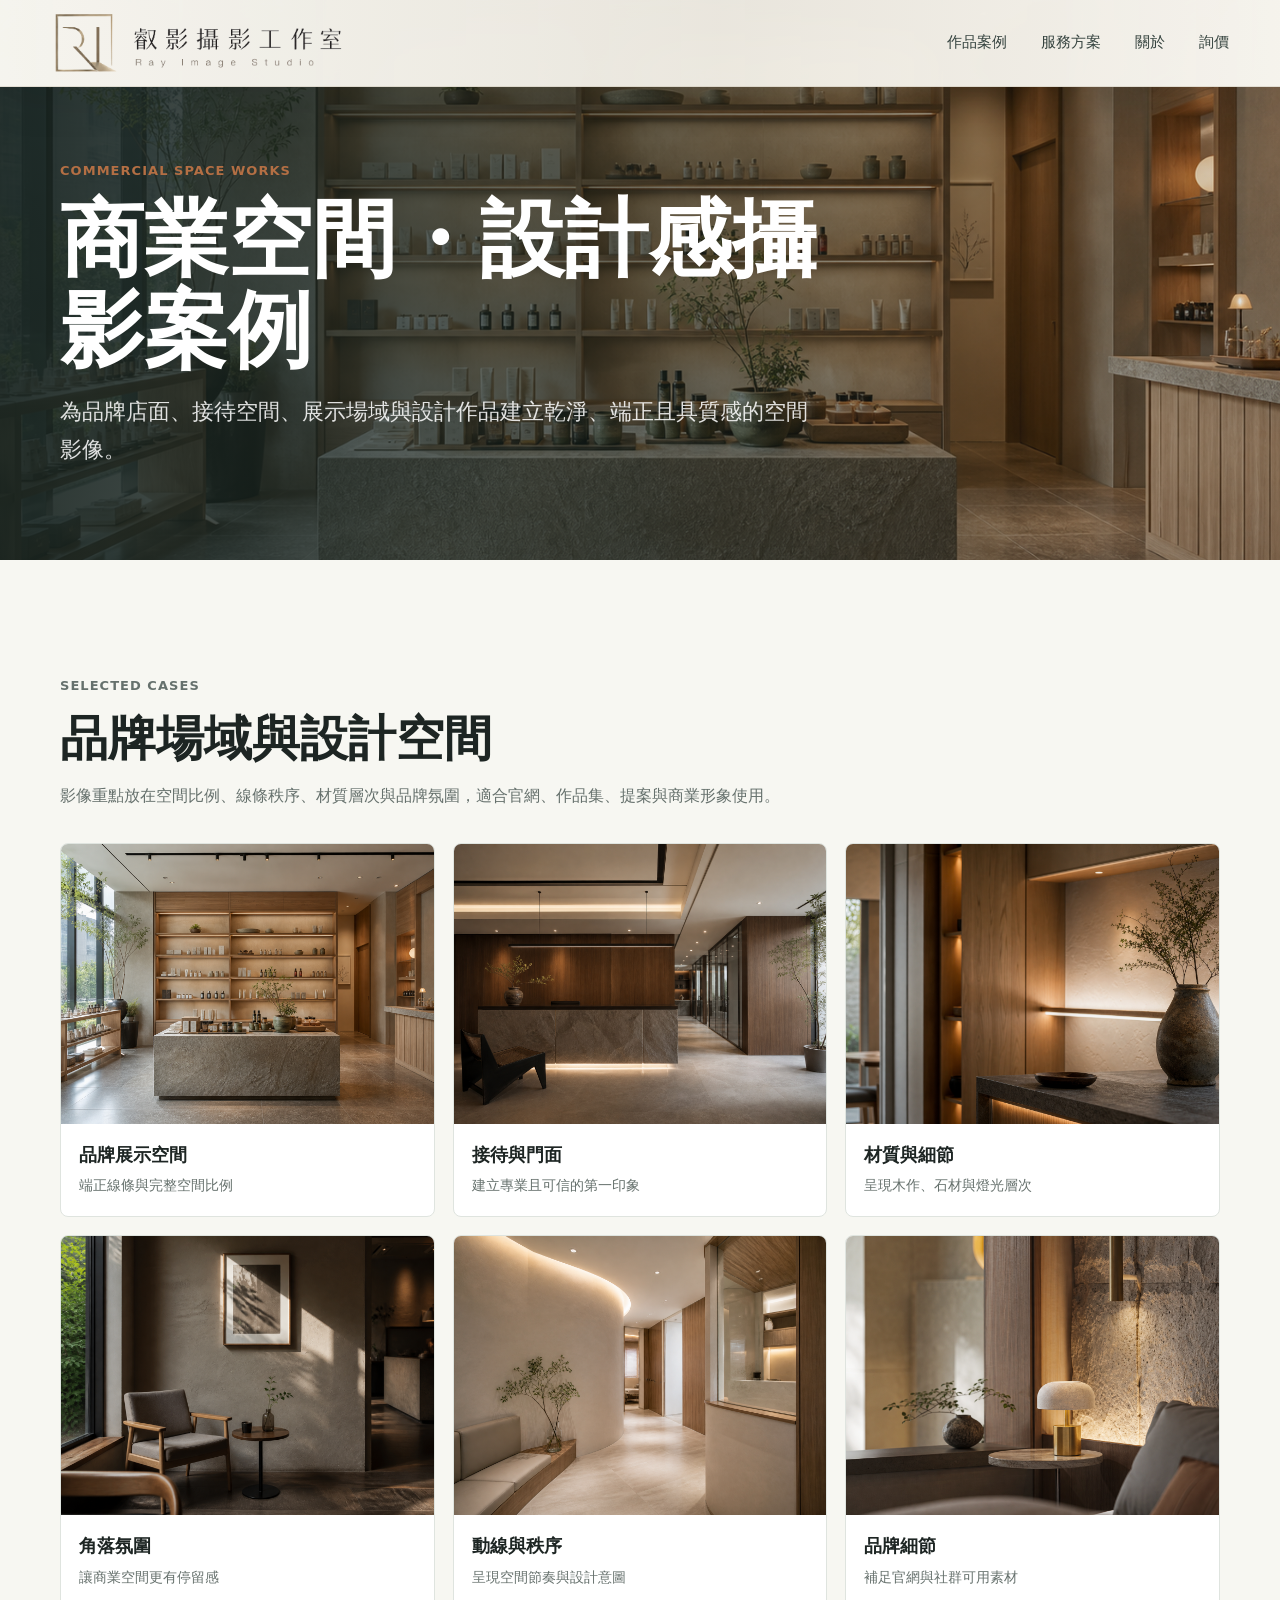
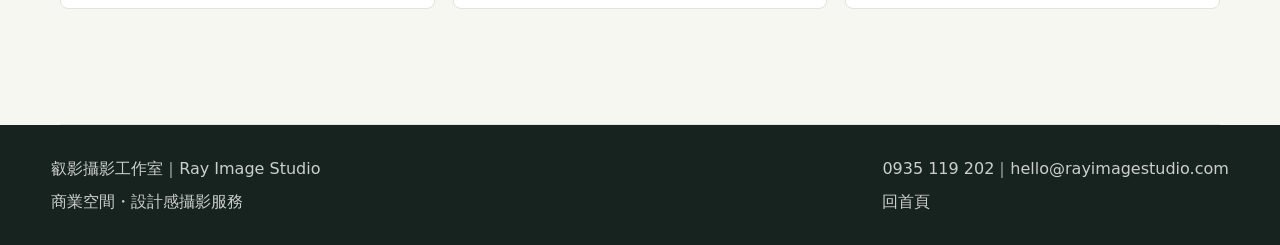
==== commit fcebfe5b: "Refine header brand presentation" ====
--- a/commercial-space.html
+++ b/commercial-space.html
@@ -9,13 +9,13 @@
     <meta http-equiv="Cache-Control" content="no-store, no-cache, must-revalidate, max-age=0">
     <meta http-equiv="Pragma" content="no-cache">
     <meta http-equiv="Expires" content="0">
-    <link rel="stylesheet" href="styles.css?v=20260615-final">
+    <link rel="stylesheet" href="styles.css?v=20260617-nav">
     <link rel="icon" href="assets/brand/ray-image-studio-mark.png" type="image/png">
   </head>
   <body>
     <header class="site-header">
       <a class="brand" href="index.html" aria-label="回到首頁">
-        <img class="brand-logo" src="assets/brand/ray-image-studio-wordmark-header.png" alt="叡影攝影工作室 Ray Image Studio">
+        <img class="brand-logo" src="assets/brand/ray-image-studio-wordmark-nav.png" alt="叡影攝影工作室 Ray Image Studio">
       </a>
       <nav class="site-nav" aria-label="主要導覽">
         <a href="index.html#portfolio">作品案例</a>
--- a/styles.css
+++ b/styles.css
@@ -60,16 +60,19 @@
   align-items: center;
   justify-content: space-between;
   gap: 24px;
-  padding: 16px clamp(18px, 4vw, 56px);
-  background: rgba(247, 245, 238, 0.96);
-  border-bottom: 1px solid rgba(215, 209, 196, 0.72);
-  backdrop-filter: blur(16px);
+  min-height: 86px;
+  padding: 12px clamp(18px, 4vw, 56px);
+  background:
+    linear-gradient(90deg, rgba(250, 248, 242, 0.98), rgba(244, 241, 233, 0.94) 56%, rgba(248, 246, 240, 0.98));
+  border-bottom: 1px solid rgba(188, 178, 156, 0.32);
+  box-shadow: 0 18px 46px rgba(21, 24, 21, 0.055);
+  backdrop-filter: blur(18px) saturate(115%);
 }
 
 .home-page .site-header {
-  background: rgba(247, 245, 238, 0.9);
-  border-bottom-color: rgba(215, 209, 196, 0.5);
-  box-shadow: 0 14px 42px rgba(17, 17, 17, 0.06);
+  background:
+    linear-gradient(90deg, rgba(250, 248, 242, 0.96), rgba(240, 236, 226, 0.9) 56%, rgba(248, 246, 240, 0.96));
+  border-bottom-color: rgba(188, 178, 156, 0.26);
 }
 
 .brand,
@@ -82,11 +85,14 @@
   gap: 10px;
   font-weight: 700;
   letter-spacing: 0;
+  line-height: 0;
 }
 
 .brand-logo {
-  width: clamp(220px, 24vw, 320px);
+  display: block;
+  width: clamp(248px, 23vw, 342px);
   height: auto;
+  filter: contrast(1.04) saturate(0.95);
 }
 
 .site-nav {
@@ -441,11 +447,52 @@
   width: auto;
 }
 
+.form-honey {
+  position: absolute;
+  left: -9999px;
+  width: 1px;
+  height: 1px;
+  opacity: 0;
+  pointer-events: none;
+}
+
 .form-note {
   margin: -4px 0 0;
   color: var(--muted);
   font-size: 14px;
   font-weight: 500;
+}
+
+.thanks-main {
+  min-height: 100vh;
+  display: grid;
+  align-items: center;
+  padding: 132px clamp(22px, 6vw, 86px) 72px;
+}
+
+.thanks-panel {
+  max-width: 860px;
+}
+
+.thanks-panel h1 {
+  margin: 0 0 18px;
+  max-width: 720px;
+  font-size: clamp(42px, 7vw, 92px);
+  line-height: 0.98;
+  letter-spacing: 0;
+}
+
+.thanks-panel p {
+  max-width: 640px;
+  margin: 0 0 28px;
+  color: var(--muted);
+  font-size: clamp(17px, 2vw, 22px);
+}
+
+.thanks-actions {
+  display: flex;
+  flex-wrap: wrap;
+  gap: 12px;
 }
 
 .contact-strip {
@@ -666,6 +713,8 @@
     position: sticky;
     flex-direction: column;
     align-items: flex-start;
+    min-height: 0;
+    padding-block: 12px 14px;
   }
 
   .site-nav {
@@ -712,7 +761,7 @@
 
 @media (max-width: 560px) {
   .brand-logo {
-    width: min(250px, 78vw);
+    width: min(286px, 82vw);
   }
 
   .site-nav {
